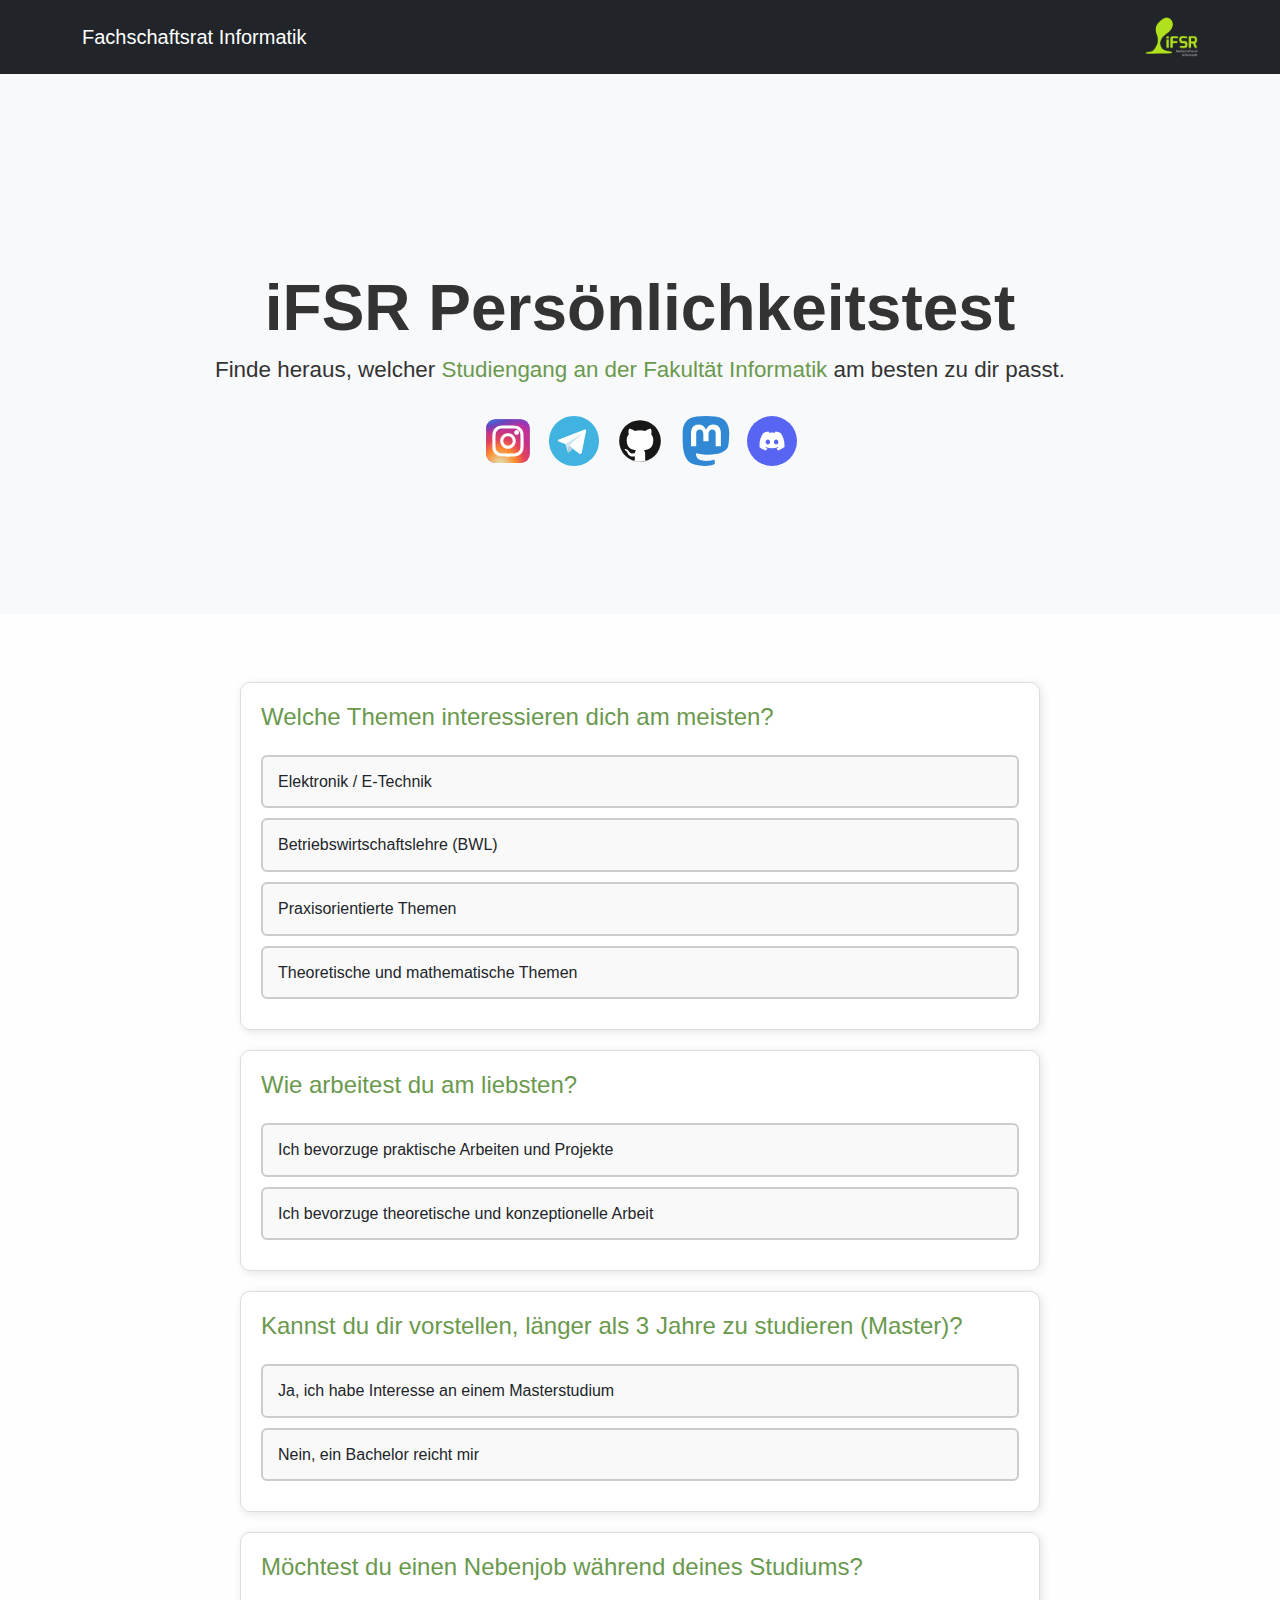
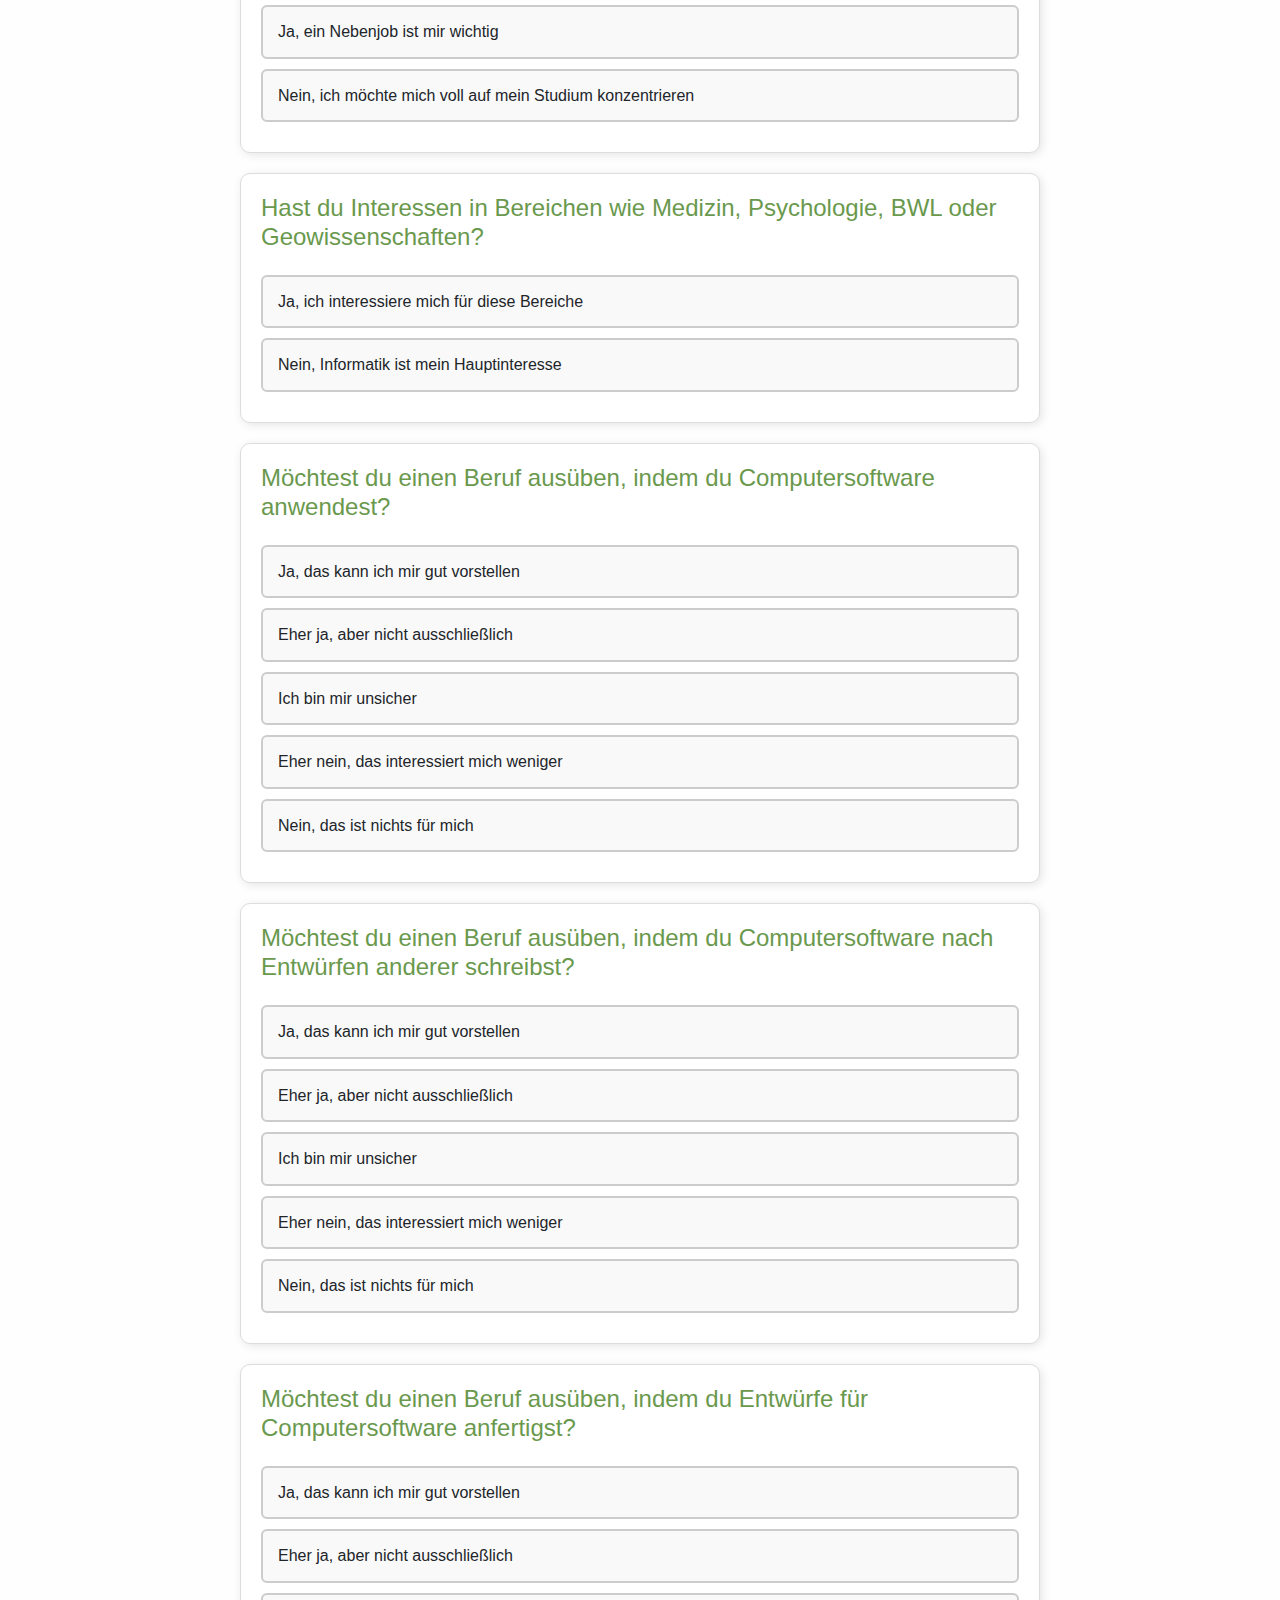
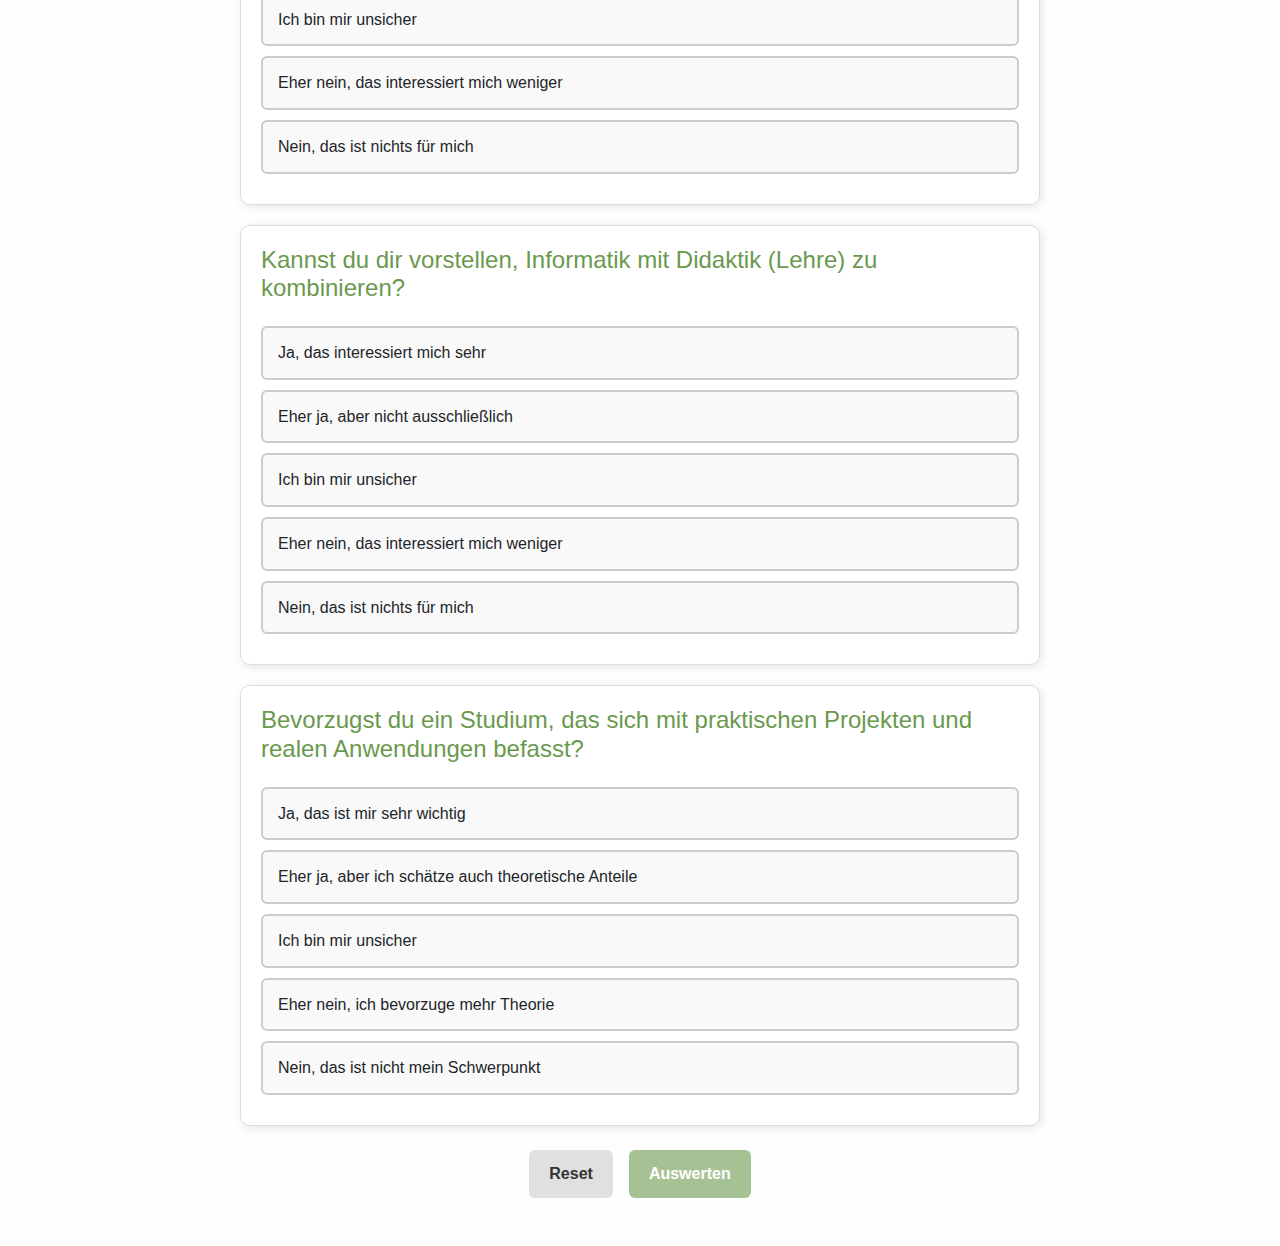
==== index.html @ 38e8b0de "Initial Commit" ====
<!DOCTYPE html>
<html lang="de">
<head>
    <meta charset="UTF-8">
    <meta name="viewport" content="width=device-width, initial-scale=1.0">
    <title>iFSR Persönlichkeitstest</title>
    <link href="https://cdn.jsdelivr.net/npm/bootstrap@5.3.0/dist/css/bootstrap.min.css" rel="stylesheet">
    <link rel="stylesheet" href="css/styles.css">
    <link href="https://fonts.googleapis.com/css2?family=Cairo:wght@200..1000&display=swap" rel="stylesheet">
    <link rel="icon" type="image/x-icon" href="assets/favicon.svg">
</head>
<body>

<!-- Navigation -->
<nav class="navbar navbar-expand-lg navbar-dark bg-dark">
    <div class="container">
        <a class="navbar-brand" href="index.html">Fachschaftsrat Informatik</a>
        <img src="assets/icons/icon.png" alt="Logo">
    </div>
</nav>

<!-- Header -->
<header class="hero-section text-center text-light">
    <div class="container py-5">
        <h1 class="display-3">iFSR Persönlichkeitstest</h1>
        <p class="lead">Finde heraus, welcher <span class="highlight-name">Studiengang an der Fakultät Informatik</span> am besten zu dir passt.</p>
    </div>

    <!-- Social Media Links -->
    <div class="social-links d-flex justify-content-center align-items-center gap-3">
        <a href="https://www.instagram.com/ifsrde" class="text-decoration-none text-light" target="_blank">
            <img src="assets/icons/instagram.svg" alt="Instagram" width="50">
        </a>
        <a href="https://t.me/s/ifsrde" class="text-decoration-none text-light" target="_blank">
            <img src="assets/icons/telegram.svg" alt="Telegram" width="50">
        </a>
        <a href="https://github.com/fsr" class="text-decoration-none text-light" target="_blank">
            <img src="assets/icons/github.svg" alt="GitHub" width="50">
        </a>
        <a href="https://toot.kif.rocks/@iFSR" class="text-decoration-none text-light" target="_blank">
            <img src="assets/icons/mastodon.svg" alt="Mastodon" width="50">
        </a>
        <a href="https://discord.com/invite/639kX4tNg4" class="text-decoration-none text-light" target="_blank">
            <img src="assets/icons/discord.svg" alt="Discord" width="50">
        </a>
    </div>
</header>

<!-- Fragen -->
<section>
    <div class="container py-5">
        <div id="fragenContainer"></div>

        <!-- Buttons -->
        <div class="d-flex justify-content-center mt-4 gap-3">
            <button id="resetButton" class="btn btn-secondary" onclick="resetForm()">Reset</button>
            <button id="evaluateButton" class="btn btn-primary" onclick="evaluateTest()">Auswerten</button>
        </div>
    </div>
</section>

<script src="https://cdn.jsdelivr.net/npm/bootstrap@5.3.0/dist/js/bootstrap.bundle.min.js"></script>
<script src="js/script.js"></script>
</body>
</html>
---- css/styles.css ----
/* ========================
   Allgemeines Styling
   ======================== */
html {
    background-color: #212528;
}

body {
    display: flex;
    flex-direction: column;
    font-family: Arial, sans-serif;
    color: #333;
    background-color: #fefefe;
    min-height: 100vh;
    margin: 0;
    font-size: 1rem;
    line-height: 1.6;
}

h4 {
    padding-bottom: 15px;
    color: #6a994e !important;
}

.highlight-name {
    color: #6a994e;
    font-weight: normal;
}

/* ========================
   Navigation
   ======================== */
.navbar {
    padding: 1rem;
    background-color: #354f52;
    display: flex;
    align-items: center;
    justify-content: space-between;
    flex-wrap: wrap;
}

.navbar img {
    height: 40px;
    max-width: 100%;
    object-fit: contain;
}

/* ========================
   Hero Section
   ======================== */
.hero-section {
    position: relative;
    height: 60vh;
    display: flex;
    flex-direction: column;
    justify-content: center;
    align-items: center;
    text-align: center;
    color: #333;
    padding: 0 20px;
    background-color: #f8f9fa;
    overflow: hidden;
}

.hero-section h1 {
    font-family: 'Montserrat', sans-serif;
    font-weight: 600;
    font-size: 4rem;
    margin: 0;
    color: #333;
}

.hero-section p {
    font-family: 'Montserrat', sans-serif;
    font-weight: 200;
    font-size: 1.4rem;
    margin-top: 5px;
    color: #333;
}

/* ========================
   Social Media Links
   ======================== */
.social-links img {
    width: 50px;
    transition: transform 0.2s;
}

.social-links img:hover {
    transform: scale(1.1);
}

.social-links {
    margin-top: -4vh;
}

/* ========================
   Button Styling
   ======================== */
#evaluateButton {
    padding: 12px 20px;
    font-size: 16px;
    font-weight: bold;
    border: none;
    border-radius: 6px;
    background-color: #6a994e99;
    color: #fff;
    cursor: pointer;
    transition: background-color 0.3s ease, transform 0.2s ease;
    outline: none;
}

#evaluateButton:hover {
    background-color: #6a994ecc;
    transform: translateY(-2px);
}

#evaluateButton:active {
    transform: translateY(0);
}

#evaluateButton:disabled {
    background-color: #c6c6c6;
    cursor: not-allowed;
}

#resetButton {
    padding: 12px 20px;
    font-size: 16px;
    font-weight: bold;
    border: none;
    border-radius: 6px;
    background-color: #e0e0e0;
    color: #333;
    cursor: pointer;
    transition: background-color 0.3s ease, transform 0.2s ease;
    outline: none;
}

#resetButton:hover {
    background-color: #c6c6c6;
    transform: translateY(-2px);
}

#resetButton:active {
    transform: translateY(0);
}

#resetButton:disabled {
    background-color: #c6c6c6;
    cursor: not-allowed;
}

a {
    text-decoration: none;
}

/* ========================
   Persönlichkeitstest
   ======================== */
.question-card {
    max-width: 50rem;
    border: 1px solid #ddd;
    border-radius: 10px;
    box-shadow: 2px 2px 10px rgba(0, 0, 0, 0.1);
    margin: 20px auto 2rem;
    padding: 0;
}

.question-card .card-body {
    padding: 20px;
}

.question-card .form-check {
    margin-bottom: 10px;
    padding: 0;
}

.question-card .form-check-label {
    display: block;
    width: 100%;
    padding: 12px 15px;
    border: 2px solid #ccc;
    border-radius: 6px;
    background-color: #f9f9f9;
    cursor: pointer;
    transition: all 0.2s ease-in-out;
    font-size: 1rem;
    font-weight: 400;
    margin-left: 0;
}

.question-card .form-check-label:hover {
    background-color: #f1f1f1;
    border-color: #bbb;
}

.question-card .form-check-input {
    display: none;
}

.question-card .form-check-input:checked + .form-check-label {
    background-color: #6a994e66;
}

/* ========================
   Ergebnisse
   ======================== */
.dropdown-btn {
    background-color: #f9f9f9;
    color: #333;  /* Textfarbe */
    padding: 10px;
    font-size: 16px;
    border: none;
    width: 100%;
    text-align: left;
    cursor: pointer;
}

.dropdown-btn:hover {
    background-color: #6a994e66;
}

.dropdown-content {
    display: none;
    background-color: #f9f9f9;
    padding: 10px;
    border-left: 4px solid #6a994e;
    color: #333;
}

ul {
    list-style-type: none;
    padding: 0;
}

li {
    margin: 10px 0;
}

.no-results {
    text-align: center;
    padding: 20px;
    background-color: #f9f9f9;
    border-radius: 6px;
}

/* ========================
   Footer
   ======================== */
footer {
    background-color: #2f3e46;
    color: #bbb;
    text-align: center;
    padding: 20px;
    margin-top: auto;
    font-size: 0.9rem;
}

/* ========================
   Responsives Design
   ======================== */
@media (max-width: 1200px) {
    .hero-section h1 {
        font-size: 3.7rem;
    }

    .hero-section p {
        font-size: 1.3rem;
    }
}

@media (max-width: 700px) {
    .hero-section {
        padding: 30px 0;
    }

    .hero-section h1 {
        font-size: 2.5rem;
    }

    .hero-section p {
        font-size: 1.35rem;
    }
}
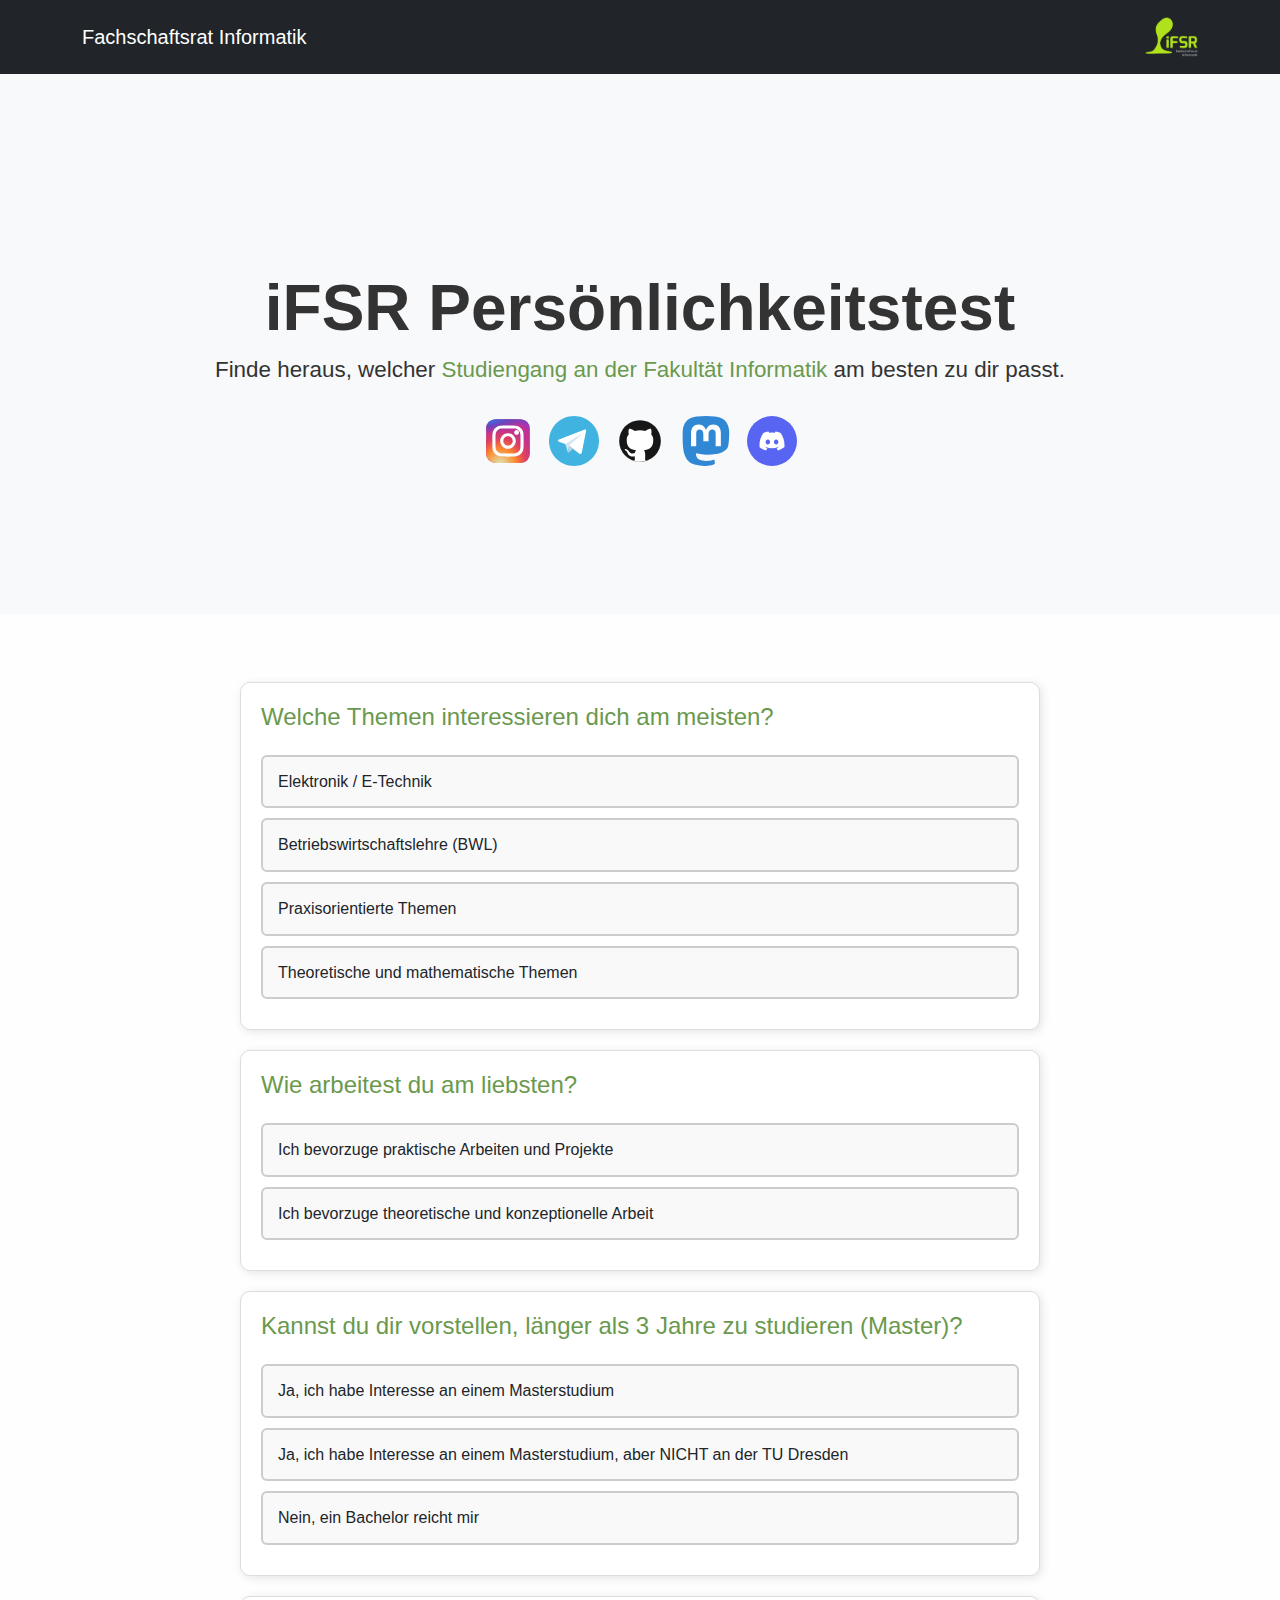
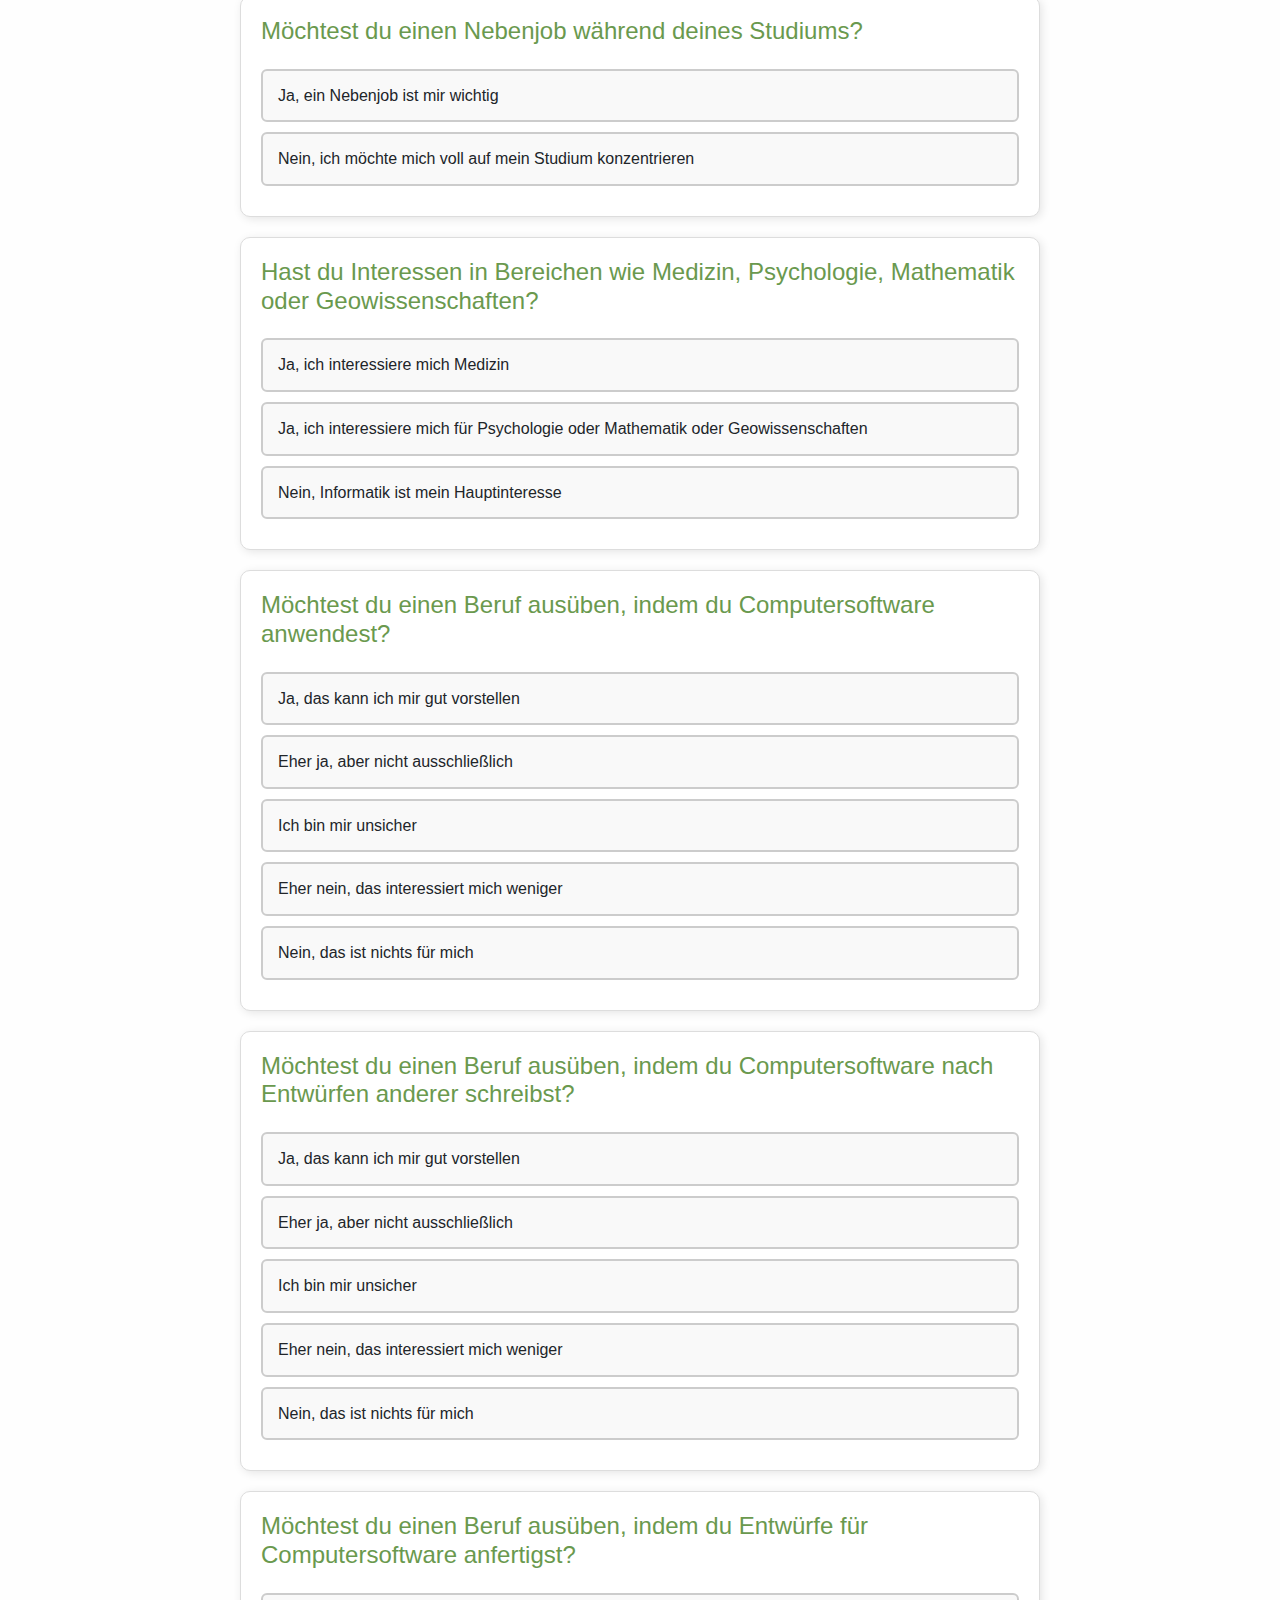
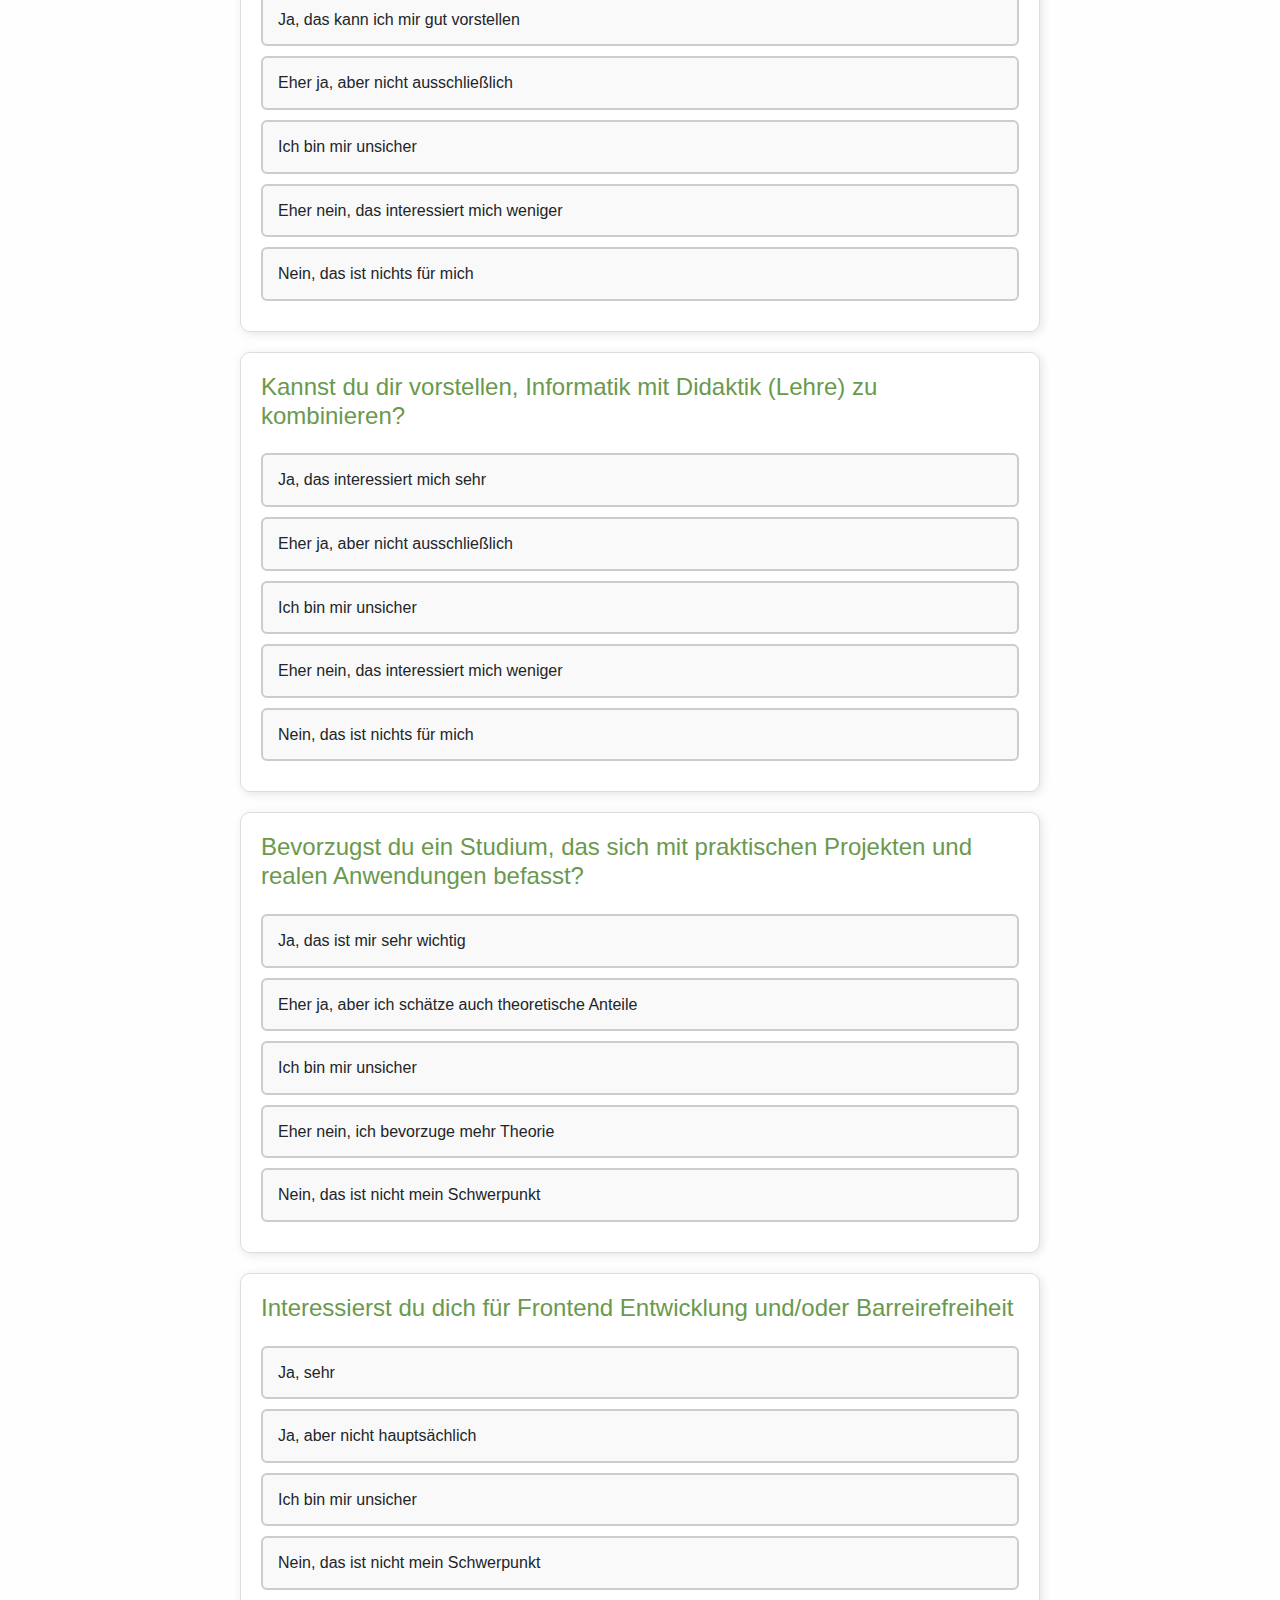
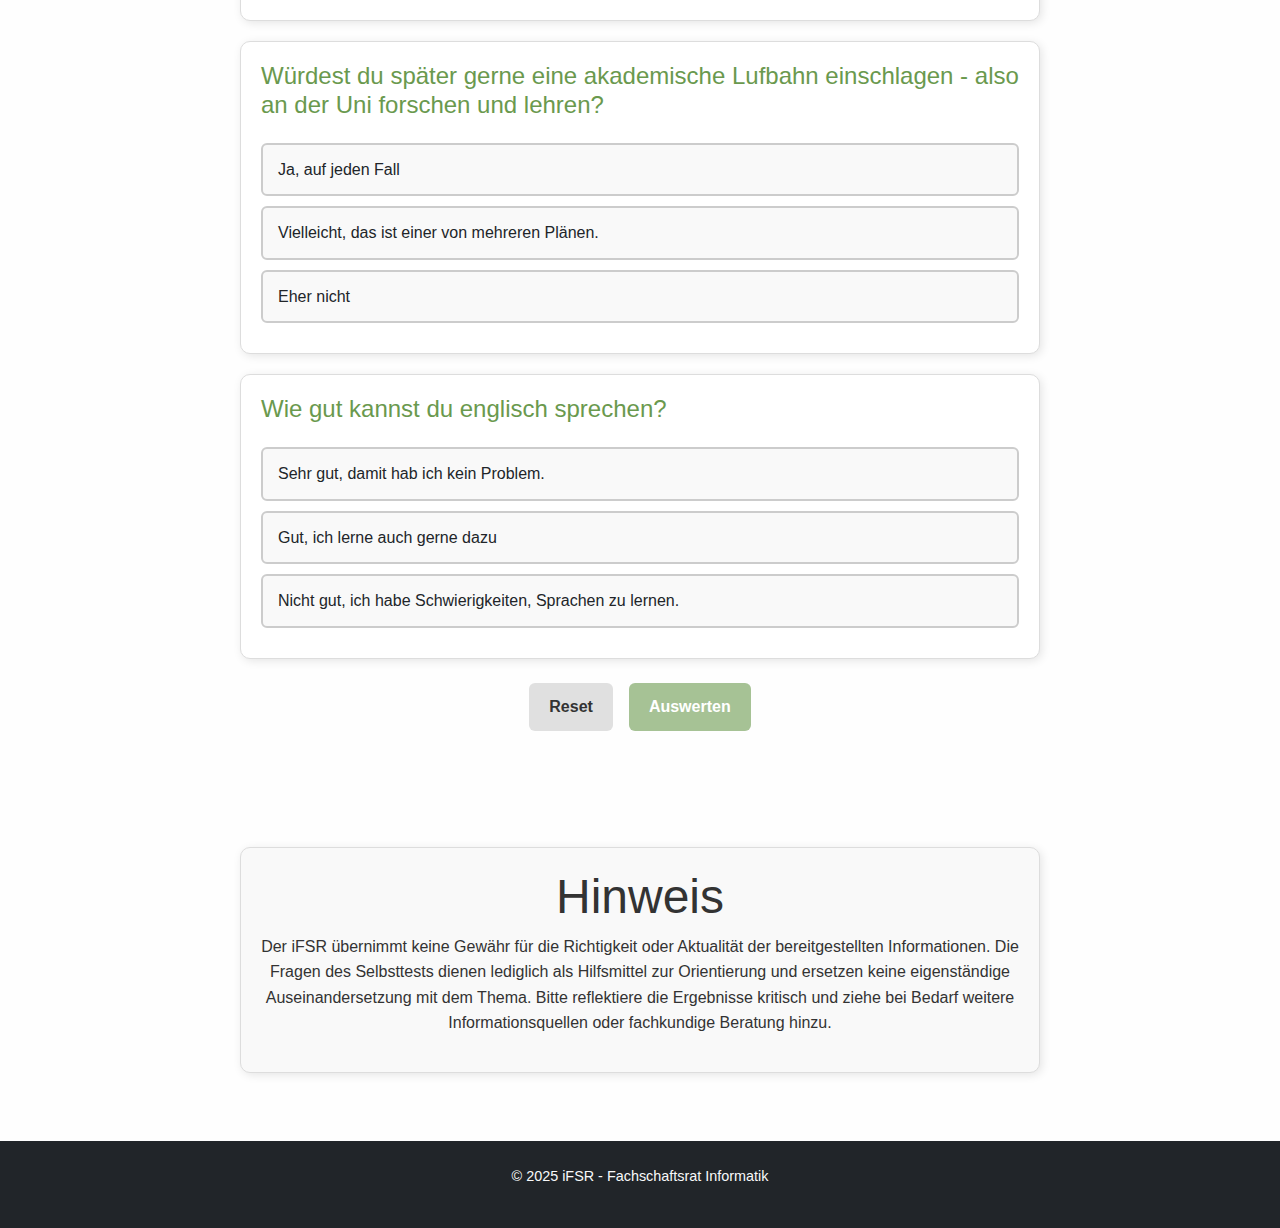
==== commit efbba10d: "Merge pull request #1 from jannikmenzel/main" ====
--- a/index.html
+++ b/index.html
@@ -59,6 +59,19 @@
     </div>
 </section>
 
+<!-- Hinweis -->
+<section class="container my-5 text-center">
+    <div class="container hint">
+        <h3 class="display-5">Hinweis</h3>
+        <p>Der iFSR übernimmt keine Gewähr für die Richtigkeit oder Aktualität der bereitgestellten Informationen. Die Fragen des Selbsttests dienen lediglich als Hilfsmittel zur Orientierung und ersetzen keine eigenständige Auseinandersetzung mit dem Thema. Bitte reflektiere die Ergebnisse kritisch und ziehe bei Bedarf weitere Informationsquellen oder fachkundige Beratung hinzu.</p>
+    </div>
+</section>
+
+<!-- Footer -->
+<footer class="bg-dark py-4 text-center text-light">
+    <p>&copy; 2025 iFSR - Fachschaftsrat Informatik</p>
+</footer>
+
 <script src="https://cdn.jsdelivr.net/npm/bootstrap@5.3.0/dist/js/bootstrap.bundle.min.js"></script>
 <script src="js/script.js"></script>
 </body>
--- a/css/styles.css
+++ b/css/styles.css
@@ -25,6 +25,16 @@
 .highlight-name {
     color: #6a994e;
     font-weight: normal;
+}
+
+.hint {
+    max-width: 800px;
+    background-color: #f9f9f9;
+    border: 1px solid #ddd;
+    border-radius: 10px;
+    box-shadow: 2px 2px 10px rgba(0, 0, 0, 0.1);
+    padding: 20px;
+    margin: 20px auto;
 }
 
 /* ========================
